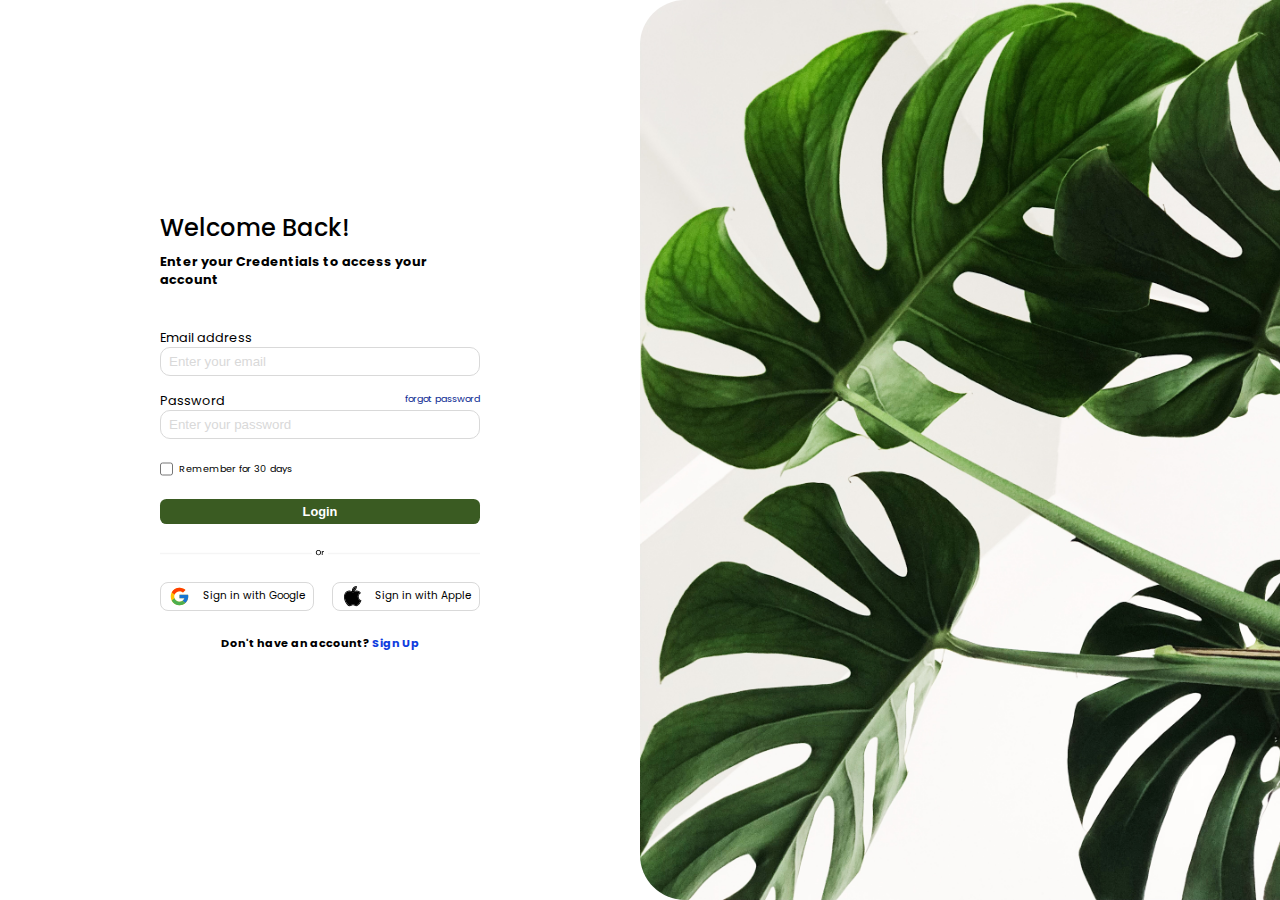
==== login.html @ 1b6300e8 "create login page" ====
<!DOCTYPE html>
<html lang="en">
  <!-- 
    Design by Bhakthi Manjari 
        https://www.uxcrush.com/figma-desktop-signup-login-page/
    -->
  <head>
    <meta charset="UTF-8" />
    <meta http-equiv="X-UA-Compatible" content="IE=edge" />
    <meta name="viewport" content="width=device-width, initial-scale=1.0" />
    <link rel="preconnect" href="https://fonts.googleapis.com" />
    <link rel="preconnect" href="https://fonts.gstatic.com" crossorigin />
    <link
      href="https://fonts.googleapis.com/css2?family=Poppins:wght@500&display=swap"
      rel="stylesheet"
    />
    <link rel="stylesheet" href="styles/style.css" />
    <title>Login Page</title>
  </head>
  <body>
    <main class="main">
      <div class="login-container">
        <div class="login">
          <h1 class="login-header">Welcome Back!</h1>
          <h2 class="login-text">
            Enter your Credentials to access your account
          </h2>
          <form class="login-form">
            <div>
              <label for="email">Email address</label>
              <input
                class="input input-text"
                type="text"
                id="email"
                name="email"
                placeholder="Enter your email"
              />
            </div>
            <div>
              <label for="password">Password</label>
              <a class="forgot-password-link" href="">forgot password</a>
              <input
                class="input input-text"
                type="password"
                id="password"
                name="password"
                placeholder="Enter your password"
              />
            </div>
            <div class="checkbox-container" id="checkbox-remember">
              <input
                class="input checkbox"
                type="checkbox"
                id="remember-me"
                name="remember-me"
              />
              <label for="remember-me">Remember for 30 days</label>
            </div>
            <input class="signup-button" type="submit" value="Login" />
          </form>
          <div class="alternatives">
            <img class="divider" src="assets/divider.svg" />
            <div class="signin-options">
              <div class="signin-google signin-button">
                <img class="signin-button-img" src="assets/google-logo.svg" />
                Sign in with Google
              </div>
              <div class="signin-apple signin-button">
                <img class="signin-button-img" src="assets/apple-logo.svg" />
                Sign in with Apple
              </div>
            </div>
            <h3 class="login-existing">
              Don't have an account?
              <a class="login-existing-link" href="index.html">Sign Up</a>
            </h3>
          </div>
        </div>
      </div>
      <div class="side-image"></div>
    </main>
  </body>
</html>
---- styles/style.css ----
* {
  margin: 0;
  padding: 0;
  box-sizing: border-box;
}

:root {
  --background-color: #ffffff;
  --button-color: #3a5b22;
  --button-color-hover: #406823;
  --button-text: #ffffff;
  --signin-button-hover: #f5f5f5;
  --link-color: #0f3dde;
  --action-sec: #0c2a92;
  --muted: #d9d9d9;

  background-color: var(--background-color);
  font-family: "Poppins", sans-serif;
}

.input {
  height: 1.8rem;
}

.input-text {
  border: 1px solid var(--muted);
  border-radius: 10px;
  width: 100%;
  padding-left: 0.5rem;
}

.checkbox {
  flex-shrink: 1;
}

.input::placeholder {
  color: var(--muted);
}

.input[type="checkbox"] {
  width: 0.8rem;
}

.main {
  display: flex;
  justify-content: space-between;
}

.login-container {
  display: flex;
  justify-content: center;
  align-items: center;
  flex: 1;
  height: 100vh;
}

.side-image {
  width: 50vw;
  height: 100vh;
  background-size: cover;
  background-position: left;
  background-image: url("../assets/plant.jpg");
  border-radius: 45px 0 0 45px;
}

.login {
  width: 20rem;
  height: 30rem;
}

.login-header {
  font-size: 1.5rem;
  font-weight: 500;
  margin-bottom: 0.5rem;
}

.login-text {
  font-size: 0.8rem;
}

.login-form {
  display: flex;
  flex-direction: column;
  justify-content: space-around;
  gap: 1rem;
  font-size: 0.8rem;
  margin-top: 2.5rem;
}

.forgot-password-link {
  color: var(--action-sec);
  text-align: right;
  float: right;
  font-size: 0.6rem;
  text-decoration: none;
}

.checkbox-container {
  display: flex;
  align-items: center;
  gap: 0.4rem;
  font-size: 0.6rem;
}

.signup-button {
  font-size: 0.8rem;
  font-weight: bold;
  color: var(--button-text);
  background-color: var(--button-color);
  border-radius: 0.4rem;
  border: none;
  cursor: pointer;
  flex: 0;
  padding: 0.3rem;
}
.signup-button:hover {
  background-color: var(--button-color-hover);
}

.alternatives {
  height: 8rem;
  display: flex;
  flex-direction: column;
}

.divider {
  flex-grow: 1;
}

.signin-options {
  display: flex;
  justify-content: space-between;
}
.signin-button {
  display: flex;
  align-items: center;
  gap: 0.8rem;
  font-size: 0.65rem;
  white-space: nowrap;
  border: 1px solid var(--muted);
  border-radius: 0.5rem;
  padding: 0.2rem 0.5rem;
  cursor: pointer;
}

.signin-button:hover {
  background-color: var(--signin-button-hover);
}

.signin-button-img {
  width: 1.3rem;
}

.login-existing {
  margin-top: 1.5rem;
  font-size: 0.7rem;
  text-align: center;
}

.login-existing-link {
  color: var(--link-color);
  text-decoration: none;
}

@media only screen and (max-width: 800px) {
  main {
    flex-direction: column;
    gap: 2rem;
  }

  .side-image {
    order: 1;
    height: 10rem;
    width: 100%;
    background-position-y: -120px;
    border-radius: 0 0 45px 45px;
  }
  .login-container {
    order: 2;
  }
}
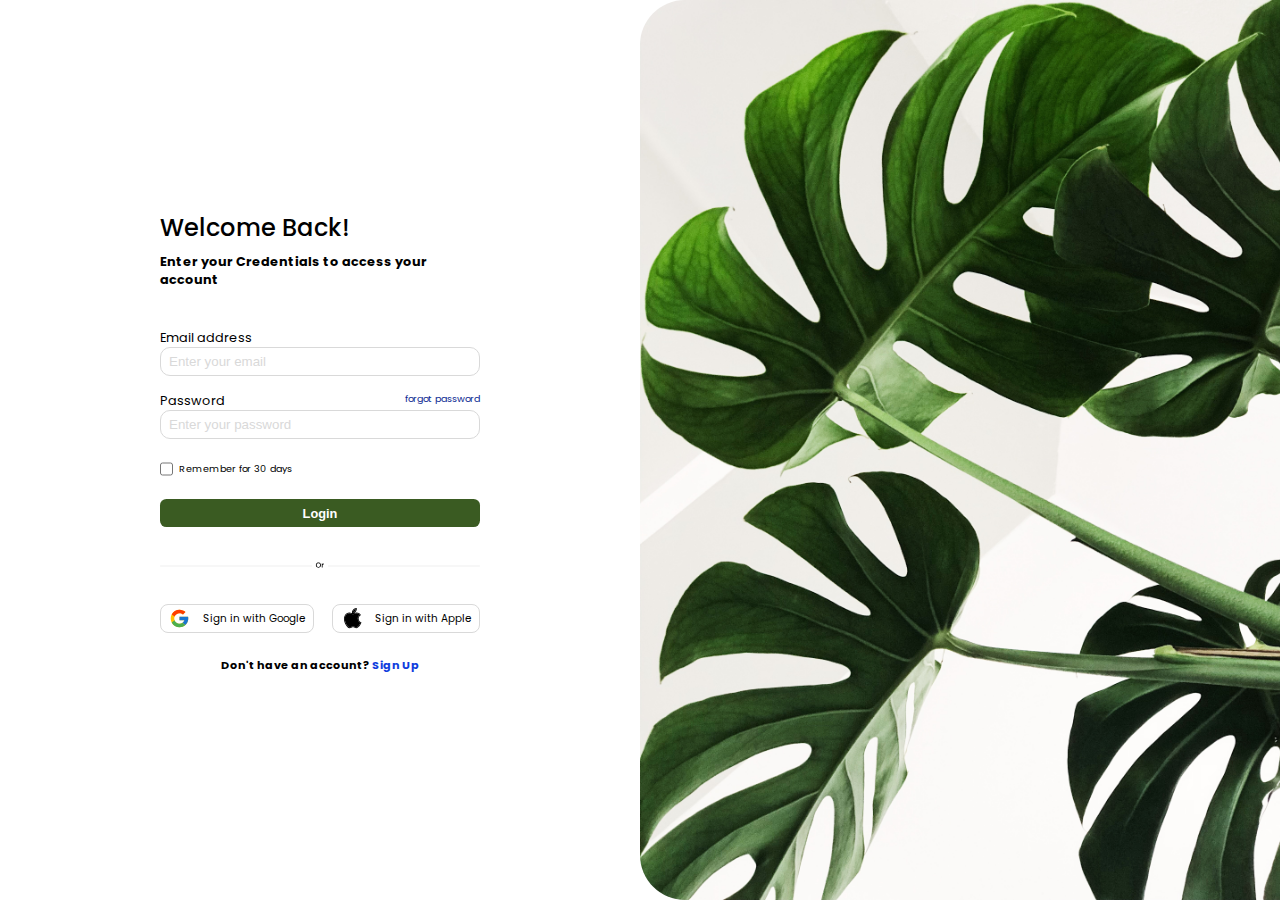
==== commit 84d6337d: "refactor validation, add validation to login page" ====
--- a/login.html
+++ b/login.html
@@ -15,6 +15,7 @@
       rel="stylesheet"
     />
     <link rel="stylesheet" href="styles/style.css" />
+    <script src="src/login.js" type="module" defer></script>
     <title>Login Page</title>
   </head>
   <body>
@@ -25,7 +26,7 @@
           <h2 class="login-text">
             Enter your Credentials to access your account
           </h2>
-          <form class="login-form">
+          <form class="login-form" id="login-form">
             <div>
               <label for="email">Email address</label>
               <input
@@ -35,6 +36,7 @@
                 name="email"
                 placeholder="Enter your email"
               />
+              <span class="form-error" id="email-error"></span>
             </div>
             <div>
               <label for="password">Password</label>
@@ -46,8 +48,9 @@
                 name="password"
                 placeholder="Enter your password"
               />
+              <span class="form-error" id="password-error"></span>
             </div>
-            <div class="checkbox-container" id="checkbox-remember">
+            <div class="checkbox-container">
               <input
                 class="input checkbox"
                 type="checkbox"
@@ -55,8 +58,14 @@
                 name="remember-me"
               />
               <label for="remember-me">Remember for 30 days</label>
+              <span class="form-error" id="remember-error"></span>
             </div>
-            <input class="signup-button" type="submit" value="Login" />
+            <input
+              class="signup-button"
+              id="login-button"
+              type="submit"
+              value="Login"
+            />
           </form>
           <div class="alternatives">
             <img class="divider" src="assets/divider.svg" />
--- a/styles/style.css
+++ b/styles/style.css
@@ -5,16 +5,23 @@
 }
 
 :root {
-  --background-color: #ffffff;
-  --button-color: #3a5b22;
-  --button-color-hover: #406823;
-  --button-text: #ffffff;
-  --signin-button-hover: #f5f5f5;
-  --link-color: #0f3dde;
-  --action-sec: #0c2a92;
-  --muted: #d9d9d9;
-
-  background-color: var(--background-color);
+  --color-background: #ffffff;
+  --dim-background: #f5f5f5;
+  --extra-dim-background: #d9d9d9;
+  --color-text: #000000;
+
+  --color-ui-primary: #3a5b22;
+  --hilite-ui-primary: #406823;
+  --inactive-ui-primary: #8b8b8b;
+  --color-ui-primary-text: var(--color-background);
+
+  --color-text-secondary: #0f3dde;
+  --dim-text-secondary: #0c2a92;
+
+  --error-text: #ff0000;
+
+  background-color: var(--color-background);
+  color: var(--color-text);
   font-family: "Poppins", sans-serif;
 }
 
@@ -23,7 +30,7 @@
 }
 
 .input-text {
-  border: 1px solid var(--muted);
+  border: 1px solid var(--extra-dim-background);
   border-radius: 10px;
   width: 100%;
   padding-left: 0.5rem;
@@ -34,7 +41,7 @@
 }
 
 .input::placeholder {
-  color: var(--muted);
+  color: var(--extra-dim-background);
 }
 
 .input[type="checkbox"] {
@@ -87,8 +94,13 @@
   margin-top: 2.5rem;
 }
 
+.form-error {
+  color: var(--error-text);
+  font-size: 0.7rem;
+}
+
 .forgot-password-link {
-  color: var(--action-sec);
+  color: var(--dim-text-secondary);
   text-align: right;
   float: right;
   font-size: 0.6rem;
@@ -102,19 +114,29 @@
   font-size: 0.6rem;
 }
 
+.terms-link:visited {
+  color: var(--color-text);
+}
+
 .signup-button {
   font-size: 0.8rem;
   font-weight: bold;
-  color: var(--button-text);
-  background-color: var(--button-color);
+  color: var(--color-ui-primary-text);
+  background-color: var(--color-ui-primary);
   border-radius: 0.4rem;
   border: none;
   cursor: pointer;
   flex: 0;
-  padding: 0.3rem;
+  padding: 0.4rem;
 }
 .signup-button:hover {
-  background-color: var(--button-color-hover);
+  background-color: var(--hilite-ui-primary);
+}
+
+.inactive-button,
+.inactive-button:hover {
+  background-color: var(--inactive-ui-primary);
+  cursor: not-allowed;
 }
 
 .alternatives {
@@ -125,6 +147,7 @@
 
 .divider {
   flex-grow: 1;
+  margin: 2rem 0;
 }
 
 .signin-options {
@@ -137,14 +160,14 @@
   gap: 0.8rem;
   font-size: 0.65rem;
   white-space: nowrap;
-  border: 1px solid var(--muted);
+  border: 1px solid var(--extra-dim-background);
   border-radius: 0.5rem;
   padding: 0.2rem 0.5rem;
   cursor: pointer;
 }
 
 .signin-button:hover {
-  background-color: var(--signin-button-hover);
+  background-color: var(--dim-background);
 }
 
 .signin-button-img {
@@ -158,7 +181,7 @@
 }
 
 .login-existing-link {
-  color: var(--link-color);
+  color: var(--color-text-secondary);
   text-decoration: none;
 }
 
